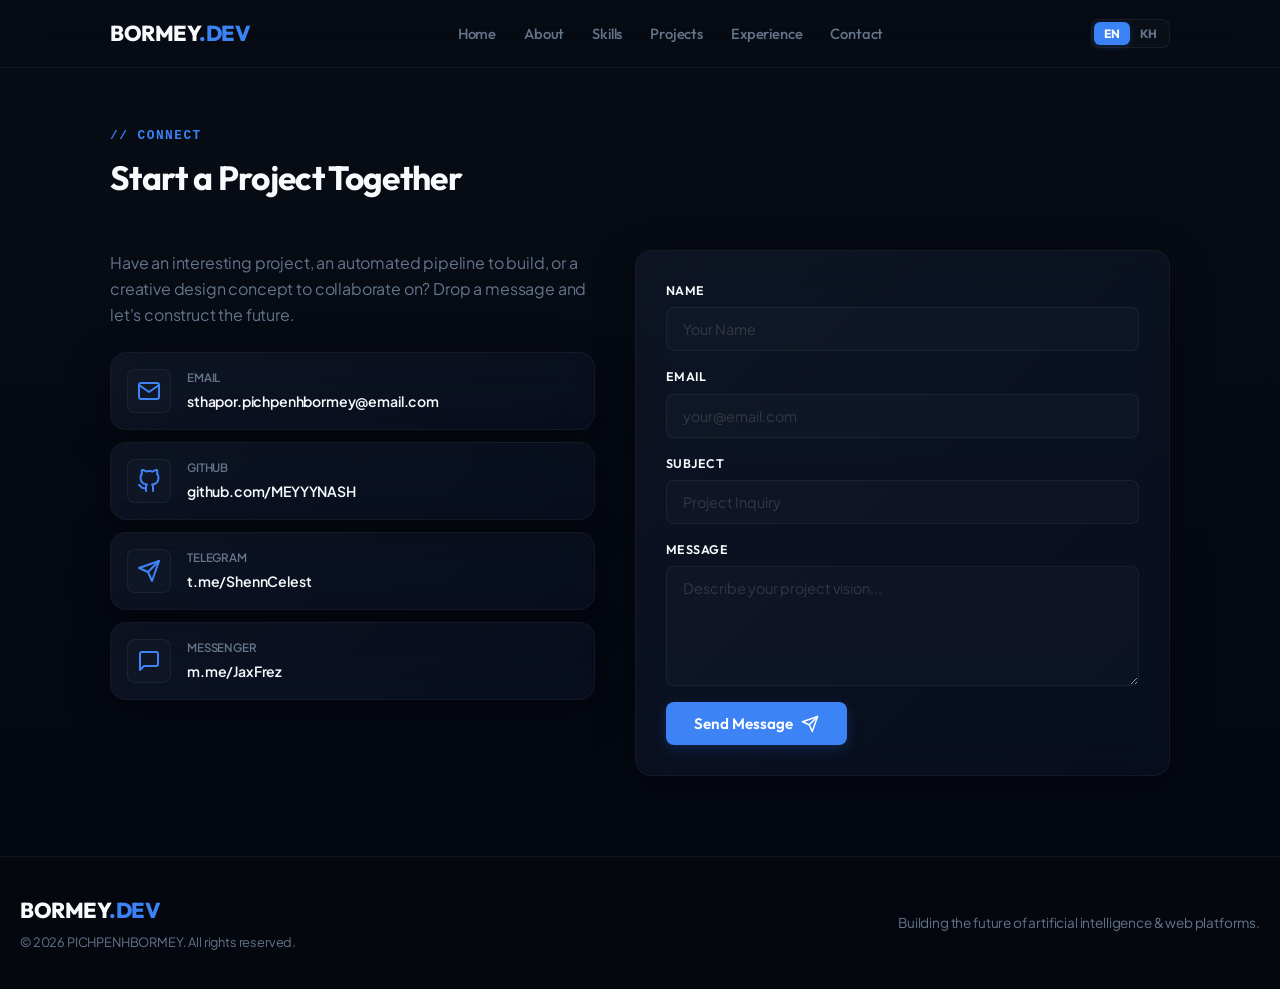
==== contact.html @ e3d911e5 "Initialize BORMEY Dev professional work portfolio" ====
<!DOCTYPE html>
<html lang="en">
<head>
    <meta charset="UTF-8">
    <meta name="viewport" content="width=device-width, initial-scale=1.0">
    <title>Contact - BORMEY | Start a Project</title>
    <meta name="description" content="Connect with BORMEY. Start a project, automate workflows, or design professional products.">
    <!-- Google Fonts -->
    <link rel="preconnect" href="https://fonts.googleapis.com">
    <link rel="preconnect" href="https://fonts.gstatic.com" crossorigin>
    <link href="https://fonts.googleapis.com/css2?family=Outfit:wght@300;400;500;600;700;800&family=Plus+Jakarta+Sans:wght@300;400;500;600;700;800&display=swap" rel="stylesheet">
    <!-- Custom CSS -->
    <link rel="stylesheet" href="style.css">
    <style>
        /* Specific contact page styling enhancements */
        .contact-page-section {
            min-height: calc(100vh - 120px);
            display: flex;
            align-items: center;
            padding-top: 120px;
        }
    </style>
</head>
<body>
    <!-- Floating Background Canvas for Gentle Depth Particles -->
    <canvas id="particle-canvas"></canvas>

    <!-- Header / Navigation -->
    <header class="header">
        <div class="nav-container">
            <a href="index.html" class="logo">
                BORMEY<span class="logo-accent">.DEV</span>
            </a>
            <nav class="nav-menu">
                <a href="index.html#home" class="nav-link" data-i18n="navHome">Home</a>
                <a href="index.html#about" class="nav-link" data-i18n="navAbout">About</a>
                <a href="index.html#skills" class="nav-link" data-i18n="navSkills">Skills</a>
                <a href="index.html#projects" class="nav-link" data-i18n="navProjects">Projects</a>
                <a href="index.html#experience" class="nav-link" data-i18n="navExperience">Experience</a>
                <a href="contact.html" class="nav-link active" data-i18n="navContact">Contact</a>
            </nav>
            <div class="header-actions">
                <div class="lang-toggle">
                    <button class="lang-btn active" id="lang-btn-en">EN</button>
                    <button class="lang-btn" id="lang-btn-kh">KH</button>
                </div>
            </div>
            <button class="mobile-toggle" aria-label="Toggle Navigation Menu">
                <svg width="24" height="24" viewBox="0 0 24 24" fill="none" stroke="currentColor" stroke-width="2" stroke-linecap="round" stroke-linejoin="round"><line x1="3" y1="12" x2="21" y2="12"></line><line x1="3" y1="6" x2="21" y2="6"></line><line x1="3" y1="18" x2="21" y2="18"></line></svg>
            </button>
        </div>
    </header>

    <!-- Contact Page Section -->
    <section class="section contact-page-section" id="contact">
        <div class="container">
            <div class="section-header">
                <span class="section-tag font-monospace" data-i18n="contactTag">// CONNECT</span>
                <h2 class="section-title" data-i18n="contactTitle">Start a Project Together</h2>
            </div>

            <div class="contact-grid">
                <!-- Info cards -->
                <div class="contact-info">
                    <div class="contact-text">
                        <p data-i18n="contactText">Have an interesting project, an automated pipeline to build, or a creative design concept to collaborate on? Drop a message and let's construct the future.</p>
                    </div>
                    
                    <div class="contact-channels">
                        <a href="mailto:sthapor.pichpenhbormey@email.com" class="contact-channel-card glass-card">
                            <span class="channel-icon text-blue">
                                <svg width="24" height="24" viewBox="0 0 24 24" fill="none" stroke="currentColor" stroke-width="2" stroke-linecap="round" stroke-linejoin="round"><path d="M4 4h16c1.1 0 2 .9 2 2v12c0 1.1-.9 2-2 2H4c-1.1 0-2-.9-2-2V6c0-1.1.9-2 2-2z"></path><polyline points="22,6 12,13 2,6"></polyline></svg>
                            </span>
                            <div class="channel-details">
                                <span class="channel-label">Email</span>
                                <span class="channel-val">sthapor.pichpenhbormey@email.com</span>
                            </div>
                        </a>

                        <a href="https://github.com/MEYYYNASH" target="_blank" rel="noopener" class="contact-channel-card glass-card">
                            <span class="channel-icon text-blue">
                                <svg width="24" height="24" viewBox="0 0 24 24" fill="none" stroke="currentColor" stroke-width="2" stroke-linecap="round" stroke-linejoin="round"><path d="M9 19c-5 1.5-5-2.5-7-3m14 6v-3.87a3.37 3.37 0 0 0-.94-2.61c3.14-.35 6.44-1.54 6.44-7A5.44 5.44 0 0 0 20 4.77 5.07 5.07 0 0 0 19.91 1S18.73.65 16 2.48a13.38 13.38 0 0 0-7 0C6.27.65 5.09 1 5.09 1A5.07 5.07 0 0 0 5 4.77a5.44 5.44 0 0 0-1.5 3.78c0 5.42 3.3 6.61 6.44 7A3.37 3.37 0 0 0 9 18.13V22"></path></svg>
                            </span>
                            <div class="channel-details">
                                <span class="channel-label">GitHub</span>
                                <span class="channel-val">github.com/MEYYYNASH</span>
                            </div>
                        </a>

                        <a href="https://t.me/ShennCelest" target="_blank" rel="noopener" class="contact-channel-card glass-card">
                            <span class="channel-icon text-blue">
                                <svg width="24" height="24" viewBox="0 0 24 24" fill="none" stroke="currentColor" stroke-width="2" stroke-linecap="round" stroke-linejoin="round"><path d="m22 2-7 20-4-9-9-4Z"/><path d="M22 2 11 13"/></svg>
                            </span>
                            <div class="channel-details">
                                <span class="channel-label">Telegram</span>
                                <span class="channel-val">t.me/ShennCelest</span>
                            </div>
                        </a>

                        <a href="https://m.me/JaxFrez" target="_blank" rel="noopener" class="contact-channel-card glass-card">
                            <span class="channel-icon text-blue">
                                <svg width="24" height="24" viewBox="0 0 24 24" fill="none" stroke="currentColor" stroke-width="2" stroke-linecap="round" stroke-linejoin="round"><path d="M21 15a2 2 0 0 1-2 2H7l-4 4V5a2 2 0 0 1 2-2h14a2 2 0 0 1 2 2z"></path></svg>
                            </span>
                            <div class="channel-details">
                                <span class="channel-label">Messenger</span>
                                <span class="channel-val">m.me/JaxFrez</span>
                            </div>
                        </a>
                    </div>
                </div>

                <!-- Form -->
                <div class="contact-form-container glass-card">
                    <form class="contact-form" id="contact-form">
                        <div class="form-group">
                            <label for="name" class="form-label" data-i18n="contactNameLabel">Name</label>
                            <input type="text" id="name" name="name" class="form-input" placeholder="Your Name" required>
                        </div>
                        
                        <div class="form-group">
                            <label for="email" class="form-label" data-i18n="contactEmailLabel">Email</label>
                            <input type="email" id="email" name="email" class="form-input" placeholder="your@email.com" required>
                        </div>

                        <div class="form-group">
                            <label for="subject" class="form-label" data-i18n="contactSubjectLabel">Subject</label>
                            <input type="text" id="subject" name="subject" class="form-input" placeholder="Project Inquiry" required>
                        </div>

                        <div class="form-group">
                            <label for="message" class="form-label" data-i18n="contactMessageLabel">Message</label>
                            <textarea id="message" name="message" class="form-input form-textarea" placeholder="Describe your project vision..." required></textarea>
                        </div>

                        <button type="submit" class="btn btn-primary btn-submit">
                            <span data-i18n="contactSubmit">Send Message</span>
                            <svg width="18" height="18" viewBox="0 0 24 24" fill="none" stroke="currentColor" stroke-width="2" stroke-linecap="round" stroke-linejoin="round"><line x1="22" y1="2" x2="11" y2="13"></line><polygon points="22 2 15 22 11 13 2 9 22 2"></polygon></svg>
                        </button>
                    </form>
                </div>
            </div>
        </div>
    </section>

    <!-- Footer -->
    <footer class="footer">
        <div class="container footer-container">
            <div class="footer-left">
                <a href="index.html" class="logo footer-logo">
                    BORMEY<span class="logo-accent">.DEV</span>
                </a>
                <p class="footer-copy">© 2026 PICHPENHBORMEY. All rights reserved.</p>
            </div>
            <div class="footer-right">
                <p class="footer-motto" data-i18n="footerMotto">Building the future of artificial intelligence & web platforms.</p>
            </div>
        </div>
    </footer>

    <!-- Bottom Navigation Bar for Mobile (Facebook Menu Style) -->
    <div class="mobile-bottom-nav">
        <a href="index.html#home" class="bottom-nav-item" data-section="home">
            <svg viewBox="0 0 24 24" fill="none" stroke="currentColor" stroke-width="2"><path d="M3 9l9-7 9 7v11a2 2 0 0 1-2 2H5a2 2 0 0 1-2-2z"></path><polyline points="9 22 9 12 15 12 15 22"></polyline></svg>
            <span data-i18n="navHome">Home</span>
        </a>
        <a href="index.html#about" class="bottom-nav-item" data-section="about">
            <svg viewBox="0 0 24 24" fill="none" stroke="currentColor" stroke-width="2"><path d="M20 21v-2a4 4 0 0 0-4-4H8a4 4 0 0 0-4 4v2"></path><circle cx="12" cy="7" r="4"></circle></svg>
            <span data-i18n="navAbout">About</span>
        </a>
        <a href="index.html#skills" class="bottom-nav-item" data-section="skills">
            <svg viewBox="0 0 24 24" fill="none" stroke="currentColor" stroke-width="2"><line x1="18" y1="20" x2="18" y2="10"></line><line x1="12" y1="20" x2="12" y2="4"></line><line x1="6" y1="20" x2="6" y2="14"></line></svg>
            <span data-i18n="navSkills">Skills</span>
        </a>
        <a href="index.html#projects" class="bottom-nav-item" data-section="projects">
            <svg viewBox="0 0 24 24" fill="none" stroke="currentColor" stroke-width="2"><rect x="3" y="3" width="7" height="9"></rect><rect x="14" y="3" width="7" height="5"></rect><rect x="14" y="12" width="7" height="9"></rect><rect x="3" y="16" width="7" height="5"></rect></svg>
            <span data-i18n="navProjects">Projects</span>
        </a>
        <a href="contact.html" class="bottom-nav-item active" data-section="contact">
            <svg viewBox="0 0 24 24" fill="none" stroke="currentColor" stroke-width="2"><path d="M4 4h16c1.1 0 2 .9 2 2v12c0 1.1-.9 2-2 2H4c-1.1 0-2-.9-2-2V6c0-1.1.9-2 2-2z"></path><polyline points="22,6 12,13 2,6"></polyline></svg>
            <span data-i18n="navContact">Contact</span>
        </a>
        <button class="bottom-nav-item" id="mobile-menu-trigger" aria-label="Open Menu Drawer">
            <svg viewBox="0 0 24 24" fill="none" stroke="currentColor" stroke-width="2"><line x1="3" y1="12" x2="21" y2="12"></line><line x1="3" y1="6" x2="21" y2="6"></line><line x1="3" y1="18" x2="21" y2="18"></line></svg>
            <span>Menu</span>
        </button>
    </div>

    <!-- Full-Screen slide-out Menu Drawer (Facebook Menu page style) -->
    <div class="menu-drawer" id="menu-drawer">
        <div class="drawer-overlay" id="drawer-overlay"></div>
        <div class="drawer-content glass-card">
            <div class="drawer-header">
                <h3>Menu Hub</h3>
                <button class="drawer-close-btn" id="drawer-close" aria-label="Close Menu Drawer">&times;</button>
            </div>
            <div class="drawer-profile">
                <div class="profile-avatar">B</div>
                <div class="profile-info">
                    <h4>PICHPENHBORMEY</h4>
                    <p>AI Prompt Engineer & CS Student</p>
                </div>
            </div>
            <div class="drawer-grid">
                <a href="index.html#about" class="drawer-grid-item">
                    <div class="grid-item-icon"><svg viewBox="0 0 24 24" fill="none" stroke="currentColor" stroke-width="2"><path d="M20 21v-2a4 4 0 0 0-4-4H8a4 4 0 0 0-4 4v2"></path><circle cx="12" cy="7" r="4"></circle></svg></div>
                    <span data-i18n="drawerBio">Bio Details</span>
                </a>
                <a href="index.html#skills" class="drawer-grid-item">
                    <div class="grid-item-icon"><svg viewBox="0 0 24 24" fill="none" stroke="currentColor" stroke-width="2"><line x1="18" y1="20" x2="18" y2="10"></line><line x1="12" y1="20" x2="12" y2="4"></line><line x1="6" y1="20" x2="6" y2="14"></line></svg></div>
                    <span data-i18n="drawerSkills">Expertise</span>
                </a>
                <a href="index.html#projects" class="drawer-grid-item">
                    <div class="grid-item-icon"><svg viewBox="0 0 24 24" fill="none" stroke="currentColor" stroke-width="2"><rect x="3" y="3" width="7" height="9"></rect><rect x="14" y="3" width="7" height="5"></rect><rect x="14" y="12" width="7" height="9"></rect><rect x="3" y="16" width="7" height="5"></rect></svg></div>
                    <span data-i18n="drawerProjects">My Works</span>
                </a>
                <a href="index.html#experience" class="drawer-grid-item">
                    <div class="grid-item-icon"><svg viewBox="0 0 24 24" fill="none" stroke="currentColor" stroke-width="2"><rect x="2" y="7" width="20" height="14" rx="2" ry="2"></rect><path d="M16 21V5a2 2 0 0 0-2-2h-4a2 2 0 0 0-2 2v16"></path></svg></div>
                    <span data-i18n="drawerExperience">Journey</span>
                </a>
                <a href="contact.html" class="drawer-grid-item active">
                    <div class="grid-item-icon"><svg viewBox="0 0 24 24" fill="none" stroke="currentColor" stroke-width="2"><path d="M21 15a2 2 0 0 1-2 2H7l-4 4V5a2 2 0 0 1 2-2h14a2 2 0 0 1 2 2z"></path></svg></div>
                    <span data-i18n="drawerContact">Contact Info</span>
                </a>
                <a href="mailto:sthapor.pichpenhbormey@email.com" class="drawer-grid-item">
                    <div class="grid-item-icon"><svg viewBox="0 0 24 24" fill="none" stroke="currentColor" stroke-width="2"><path d="M4 4h16c1.1 0 2 .9 2 2v12c0 1.1-.9 2-2 2H4c-1.1 0-2-.9-2-2V6c0-1.1.9-2 2-2z"></path><polyline points="22,6 12,13 2,6"></polyline></svg></div>
                    <span data-i18n="drawerMail">Direct Mail</span>
                </a>
            </div>
            <div class="drawer-footer">
                <p>BORMEY.DEV // Professional Node</p>
            </div>
        </div>
    </div>

    <!-- Custom Script -->
    <script src="script.js"></script>
</body>
</html>
---- style.css ----
/* ==========================================================================
   BORMEY.DEV - PREMIUM PROFESSIONAL WORK PORTFOLIO DESIGN SYSTEM
   ========================================================================== */

/* --------------------------------------------------------------------------
   1. COLOR SCHEME & PROPERTIES DEFINITION (Slate & Cobalt Theme)
   -------------------------------------------------------------------------- */
:root {
    /* Backgrounds */
    --color-bg-dark: #080c14;
    --color-bg-panel: rgba(15, 23, 42, 0.45);
    --color-text-main: #94a3b8; /* Cool soft gray */
    --color-text-muted: #64748b; /* Slate gray */
    --color-text-bright: #f8fafc; /* Crisp white */
    
    /* Executive Accent Colors */
    --color-blue: #3b82f6;      /* Cobalt Blue */
    --color-blue-light: #60a5fa;/* Steel Blue */
    --color-blue-dark: #1d4ed8; /* Dark Royal */
    
    /* Gradients */
    --grad-primary: linear-gradient(135deg, #3b82f6 0%, #1d4ed8 100%);
    --grad-blue-steel: linear-gradient(135deg, #60a5fa 0%, #3b82f6 100%);
    --grad-dark: linear-gradient(180deg, #080c14 0%, #030712 100%);
    
    /* Shadows & Glows */
    --glow-blue: 0 0 20px rgba(59, 130, 246, 0.25);
    --glow-panel: 0 10px 40px 0 rgba(0, 0, 0, 0.4);
    
    /* Borders */
    --border-glass: 1px solid rgba(255, 255, 255, 0.05);
    --border-glass-hover: 1px solid rgba(59, 130, 246, 0.25);
    
    /* Typography */
    --font-heading: 'Outfit', sans-serif;
    --font-body: 'Plus Jakarta Sans', sans-serif;
    
    /* Transitions */
    --transition-fast: 0.2s ease;
    --transition-normal: 0.35s cubic-bezier(0.16, 1, 0.3, 1);
    --transition-slow: 0.75s cubic-bezier(0.16, 1, 0.3, 1);
}

/* --------------------------------------------------------------------------
   2. GLOBAL STYLE RESET & DEFAULTS
   -------------------------------------------------------------------------- */
*, *::before, *::after {
    margin: 0;
    padding: 0;
    box-sizing: border-box;
}

html {
    scroll-behavior: smooth;
    font-size: 16px;
    background-color: var(--color-bg-dark);
}

body {
    font-family: var(--font-body);
    color: var(--color-text-main);
    background: var(--grad-dark);
    overflow-x: hidden;
    line-height: 1.62;
    letter-spacing: -0.01em;
}

/* Custom Scrollbar */
::-webkit-scrollbar {
    width: 6px;
}
::-webkit-scrollbar-track {
    background: var(--color-bg-dark);
}
::-webkit-scrollbar-thumb {
    background: rgba(59, 130, 246, 0.15);
    border-radius: 4px;
}
::-webkit-scrollbar-thumb:hover {
    background: var(--color-blue);
}

h1, h2, h3, h4, h5, h6 {
    font-family: var(--font-heading);
    color: var(--color-text-bright);
    font-weight: 700;
    letter-spacing: -0.02em;
}

a {
    color: inherit;
    text-decoration: none;
    transition: var(--transition-fast);
}

.font-monospace {
    font-family: 'SFMono-Regular', Consolas, 'Liberation Mono', Menlo, monospace;
}

.gradient-text {
    background: var(--grad-primary);
    -webkit-background-clip: text;
    -webkit-text-fill-color: transparent;
    background-clip: text;
    color: transparent;
    display: inline-block;
}

.text-blue { color: var(--color-blue); }

/* --------------------------------------------------------------------------
   3. BACKGROUND AMBIENCE GRAPHICS
   -------------------------------------------------------------------------- */
#particle-canvas {
    position: fixed;
    top: 0;
    left: 0;
    width: 100%;
    height: 100%;
    z-index: -1;
    pointer-events: none;
}

body::after {
    content: '';
    position: fixed;
    inset: 0;
    background: radial-gradient(circle at 15% 15%, rgba(59, 130, 246, 0.04) 0%, transparent 45%),
                radial-gradient(circle at 85% 85%, rgba(29, 78, 216, 0.04) 0%, transparent 45%);
    z-index: -2;
    pointer-events: none;
}

/* --------------------------------------------------------------------------
   4. GLASSMORPHISM CORE
   -------------------------------------------------------------------------- */
.glass-card {
    background: var(--color-bg-panel);
    backdrop-filter: blur(20px) saturate(120%);
    -webkit-backdrop-filter: blur(20px) saturate(120%);
    border: var(--border-glass);
    box-shadow: var(--glow-panel);
    border-radius: 16px;
    transition: var(--transition-normal);
    position: relative;
    overflow: hidden;
}

.glass-card::before {
    content: '';
    position: absolute;
    inset: 0;
    background: linear-gradient(135deg, rgba(255, 255, 255, 0.02) 0%, transparent 100%);
    pointer-events: none;
    z-index: 1;
}

.glass-card:hover {
    border: var(--border-glass-hover);
    transform: translateY(-4px);
    box-shadow: 0 15px 45px 0 rgba(59, 130, 246, 0.06), var(--glow-panel);
}

/* --------------------------------------------------------------------------
   5. BUTTONS & PROFESSIONAL BADGES
   -------------------------------------------------------------------------- */
.btn {
    display: inline-flex;
    align-items: center;
    justify-content: center;
    gap: 8px;
    padding: 12px 24px;
    border-radius: 8px;
    font-family: var(--font-heading);
    font-weight: 600;
    cursor: pointer;
    transition: var(--transition-normal);
    font-size: 0.95rem;
    position: relative;
}

.btn-primary {
    background: var(--color-blue);
    color: #ffffff;
    border: none;
    box-shadow: 0 4px 14px rgba(59, 130, 246, 0.2);
}

.btn-primary:hover {
    background: var(--color-blue-light);
    transform: translateY(-1.5px);
    box-shadow: var(--glow-blue);
}

.btn-secondary {
    background: rgba(255, 255, 255, 0.03);
    color: var(--color-text-bright);
    border: var(--border-glass);
}

.btn-secondary:hover {
    background: rgba(255, 255, 255, 0.07);
    border-color: rgba(255, 255, 255, 0.15);
    transform: translateY(-1.5px);
}

.badge {
    display: inline-flex;
    align-items: center;
    gap: 8px;
    padding: 6px 14px;
    border-radius: 100px;
    font-size: 0.82rem;
    font-family: var(--font-heading);
    font-weight: 500;
}

.professional-badge {
    background: rgba(59, 130, 246, 0.06);
    border: 1px solid rgba(59, 130, 246, 0.15);
    color: var(--color-blue-light);
}

.badge-dot {
    width: 6px;
    height: 6px;
    border-radius: 50%;
    background: var(--color-blue);
    box-shadow: 0 0 8px var(--color-blue);
    animation: pulse 2s infinite alternate;
}

@keyframes pulse {
    0% { opacity: 0.5; }
    100% { opacity: 1; }
}

/* --------------------------------------------------------------------------
   6. HEADER NAVBAR
   -------------------------------------------------------------------------- */
.header {
    position: fixed;
    top: 0;
    left: 0;
    width: 100%;
    z-index: 100;
    background: rgba(8, 12, 20, 0.6);
    backdrop-filter: blur(20px);
    -webkit-backdrop-filter: blur(20px);
    border-bottom: var(--border-glass);
    transition: var(--transition-normal);
}

.header.scrolled {
    padding: 6px 0;
    background: rgba(8, 12, 20, 0.85);
    border-bottom-color: rgba(255, 255, 255, 0.08);
}

.nav-container {
    max-width: 1100px;
    margin: 0 auto;
    padding: 16px 20px;
    display: flex;
    justify-content: space-between;
    align-items: center;
}

.logo {
    font-family: var(--font-heading);
    font-size: 1.35rem;
    font-weight: 800;
    color: var(--color-text-bright);
    letter-spacing: -0.5px;
}

.logo-accent {
    color: var(--color-blue);
}

.nav-menu {
    display: flex;
    gap: 28px;
}

.nav-link {
    font-family: var(--font-heading);
    font-weight: 500;
    font-size: 0.92rem;
    position: relative;
    padding: 4px 0;
    color: var(--color-text-muted);
}

.nav-link::after {
    content: '';
    position: absolute;
    bottom: 0;
    left: 50%;
    width: 0;
    height: 1.5px;
    background: var(--color-blue);
    transition: var(--transition-fast);
    transform: translateX(-50%);
}

.nav-link:hover {
    color: var(--color-text-bright);
}

.nav-link:hover::after,
.nav-link.active::after {
    width: 100%;
}

.nav-link.active {
    color: var(--color-blue-light);
}

.mobile-toggle {
    display: none;
    background: transparent;
    border: none;
    color: var(--color-text-bright);
    cursor: pointer;
}

.header-actions {
    display: flex;
    align-items: center;
    gap: 16px;
}

.lang-toggle {
    display: flex;
    background: rgba(255, 255, 255, 0.02);
    border: var(--border-glass);
    border-radius: 8px;
    padding: 2px;
}

.lang-btn {
    background: transparent;
    border: none;
    color: var(--color-text-muted);
    font-family: var(--font-heading);
    font-weight: 700;
    font-size: 0.75rem;
    padding: 4px 10px;
    border-radius: 6px;
    cursor: pointer;
    transition: var(--transition-fast);
}

.lang-btn.active {
    background: var(--color-blue);
    color: #ffffff;
    box-shadow: 0 2px 8px rgba(59, 130, 246, 0.2);
}

.lang-btn:hover:not(.active) {
    color: var(--color-text-bright);
    background: rgba(255, 255, 255, 0.04);
}

/* --------------------------------------------------------------------------
   7. HERO LANDING & WORKSPACE MOCKUP
   -------------------------------------------------------------------------- */
.hero-section {
    min-height: 100vh;
    padding-top: 120px;
    display: flex;
    align-items: center;
    position: relative;
}

.hero-container {
    max-width: 1100px;
    margin: 0 auto;
    padding: 40px 20px;
    display: grid;
    grid-template-columns: 1.15fr 0.85fr;
    grid-template-rows: auto auto;
    gap: 20px 50px;
    align-items: center;
}

.hero-content {
    display: flex;
    flex-direction: column;
    align-items: flex-start;
    gap: 20px;
    grid-column: 1;
    grid-row: 1;
}

.hero-title {
    font-size: 3.2rem;
    line-height: 1.15;
    letter-spacing: -0.03em;
    font-weight: 800;
}

.hero-subtitle {
    font-size: 1.05rem;
    color: var(--color-text-main);
    line-height: 1.6;
}

.hero-ctas {
    display: flex;
    gap: 12px;
    margin-top: 8px;
    grid-column: 1;
    grid-row: 2;
}

.hero-visual {
    display: flex;
    justify-content: center;
    align-items: center;
    grid-column: 2;
    grid-row: 1 / span 2;
}

/* Premium Dashboard Mockup styling */
.dashboard-mockup {
    width: 100%;
    max-width: 520px;
    border-radius: 12px;
    background: rgba(10, 15, 28, 0.7);
    border: var(--border-glass);
    overflow: hidden;
    box-shadow: 0 20px 50px rgba(0, 0, 0, 0.5);
    font-family: 'Fira Code', Consolas, Monaco, 'Courier New', Courier, monospace;
}

.mockup-header {
    background: rgba(15, 23, 42, 0.8);
    padding: 10px 16px;
    display: flex;
    align-items: center;
    border-bottom: var(--border-glass);
}

.mockup-dots {
    display: flex;
    gap: 6px;
}

.mockup-dot {
    width: 8px;
    height: 8px;
    border-radius: 50%;
}

.dot-close { background: #ef4444; }
.dot-minimize { background: #f59e0b; }
.dot-expand { background: #10b981; }

.mockup-title {
    margin-left: 20px;
    font-size: 0.75rem;
    color: var(--color-text-muted);
}

.mockup-body {
    display: grid;
    grid-template-columns: 125px 1fr;
    height: 240px;
    font-size: 0.78rem;
    line-height: 1.5;
}

.mockup-sidebar {
    background: rgba(8, 12, 22, 0.5);
    border-right: var(--border-glass);
    padding: 14px 10px;
    display: flex;
    flex-direction: column;
    gap: 8px;
    color: var(--color-text-muted);
}

.sidebar-item {
    font-weight: bold;
    color: var(--color-text-main);
    overflow: hidden;
    text-overflow: ellipsis;
    white-space: nowrap;
    transition: var(--transition-fast);
}

.sidebar-item:hover,
.sidebar-item.active {
    color: var(--color-blue-light);
    cursor: pointer;
}

.sidebar-subitem {
    padding-left: 10px;
    overflow: hidden;
    text-overflow: ellipsis;
    white-space: nowrap;
    transition: var(--transition-fast);
}

.sidebar-subitem:hover {
    color: var(--color-text-bright);
    background: rgba(255, 255, 255, 0.04);
    border-radius: 4px;
    cursor: pointer;
}

.sidebar-subitem.active {
    color: #fff;
    background: rgba(59, 130, 246, 0.12);
    border-radius: 4px;
    padding-right: 4px;
}

.mockup-code {
    padding: 14px 16px;
    overflow-y: auto;
    overflow-x: auto;
    color: var(--color-text-bright);
}

.code-line {
    white-space: nowrap;
}

.code-comment { color: #64748b; }
.code-keyword { color: #f43f5e; }
.code-class { color: #10b981; }
.code-func { color: #60a5fa; }
.code-string { color: #e11d48; }

/* --------------------------------------------------------------------------
   8. COMMON SECTION STRUCTURE & ANIMATIONS
   -------------------------------------------------------------------------- */
.section {
    padding: 80px 20px;
    max-width: 1100px;
    margin: 0 auto;
}

.section-header {
    margin-bottom: 45px;
}

.section-tag {
    font-size: 0.8rem;
    letter-spacing: 1.5px;
    color: var(--color-blue);
    font-weight: 700;
}

.section-title {
    font-size: 2.1rem;
    margin-top: 4px;
}

.reveal-item {
    opacity: 0;
    transform: translateY(20px);
    transition: var(--transition-slow);
}

.reveal-item.revealed {
    opacity: 1;
    transform: translateY(0);
}

/* --------------------------------------------------------------------------
   9. ABOUT SECTION DETAILS
   -------------------------------------------------------------------------- */
.about-grid {
    display: grid;
    grid-template-columns: 1.2fr 0.8fr;
    gap: 30px;
}

.about-text-card {
    padding: 30px;
}

.lead-text {
    font-size: 1.12rem;
    color: var(--color-text-bright);
    margin-bottom: 12px;
}

.about-text-card p {
    margin-bottom: 16px;
}

.about-text-card p:last-child {
    margin-bottom: 0;
}

.about-stats {
    display: grid;
    grid-template-columns: repeat(2, 1fr);
    gap: 16px;
}

.stat-card {
    padding: 24px 16px;
    text-align: center;
}

.stat-num {
    font-size: 2.1rem;
    font-weight: 800;
    margin-bottom: 4px;
}

.stat-label {
    font-size: 0.78rem;
    color: var(--color-text-muted);
    font-weight: 600;
    text-transform: uppercase;
    letter-spacing: 0.5px;
}

/* --------------------------------------------------------------------------
   10. SKILLS GRID
   -------------------------------------------------------------------------- */
.skills-grid {
    display: grid;
    grid-template-columns: repeat(auto-fit, minmax(240px, 1fr));
    gap: 24px;
}

.skills-card {
    padding: 30px 24px;
}

.skills-group-title {
    font-size: 1.15rem;
    margin-bottom: 24px;
    display: flex;
    align-items: center;
    gap: 10px;
    border-bottom: 1px solid rgba(255, 255, 255, 0.05);
    padding-bottom: 12px;
}

.skills-list {
    display: flex;
    flex-direction: column;
    gap: 18px;
}

.skill-item {
    display: flex;
    flex-direction: column;
    gap: 6px;
}

.skill-info {
    display: flex;
    justify-content: space-between;
    font-size: 0.85rem;
    font-weight: 500;
}

.skill-percentage {
    color: var(--color-blue-light);
}

.progress-bar-container {
    width: 100%;
    height: 4px;
    background: rgba(255, 255, 255, 0.03);
    border-radius: 100px;
    overflow: hidden;
}

.progress-bar {
    height: 100%;
    width: 0;
    background: var(--color-blue);
    border-radius: 100px;
    transition: width 1.2s cubic-bezier(0.16, 1, 0.3, 1);
}

.skills-section.active .progress-bar {
    width: var(--width);
}

.soft-skills-container {
    display: flex;
    flex-wrap: wrap;
    gap: 10px;
    justify-content: center;
    margin-top: 40px;
}

.soft-skill-tag {
    background: rgba(255, 255, 255, 0.02);
    border: var(--border-glass);
    padding: 8px 16px;
    border-radius: 6px;
    font-size: 0.85rem;
    font-weight: 500;
}

.soft-skill-tag:hover {
    background: rgba(59, 130, 246, 0.08);
    border-color: rgba(59, 130, 246, 0.2);
    color: var(--color-text-bright);
}

/* --------------------------------------------------------------------------
   11. PROJECTS SHOWCASE
   -------------------------------------------------------------------------- */
.filter-controls {
    display: flex;
    gap: 10px;
    margin-bottom: 30px;
    flex-wrap: wrap;
}

.filter-btn {
    background: rgba(255, 255, 255, 0.02);
    border: var(--border-glass);
    color: var(--color-text-muted);
    padding: 8px 20px;
    border-radius: 6px;
    font-family: var(--font-heading);
    font-weight: 600;
    cursor: pointer;
    font-size: 0.88rem;
    transition: var(--transition-fast);
}

.filter-btn:hover {
    color: var(--color-text-bright);
    background: rgba(255, 255, 255, 0.06);
}

.filter-btn.active {
    background: var(--color-blue);
    color: #ffffff;
    border-color: var(--color-blue);
}

.projects-grid {
    display: grid;
    grid-template-columns: repeat(3, 1fr);
    gap: 24px;
}

.project-card {
    height: 100%;
    display: flex;
    flex-direction: column;
}

.project-card.hidden {
    display: none;
}

.project-visual {
    height: 150px;
    position: relative;
    overflow: hidden;
    display: flex;
    justify-content: center;
    align-items: center;
}

.project-visual::after {
    content: '';
    position: absolute;
    inset: 0;
    background: linear-gradient(180deg, transparent 50%, rgba(8, 12, 20, 0.5) 100%);
    z-index: 2;
}

.bg-grad-1 { background: linear-gradient(135deg, #1e293b 0%, #0f172a 100%); }
.bg-grad-2 { background: linear-gradient(135deg, #1e293b 0%, #334155 100%); }
.bg-grad-3 { background: linear-gradient(135deg, #1f2937 0%, #111827 100%); }
.bg-grad-4 { background: linear-gradient(135deg, #111827 0%, #374151 100%); }
.bg-grad-5 { background: linear-gradient(135deg, #111827 0%, #4b5563 100%); }
.bg-grad-6 { background: linear-gradient(135deg, #0f172a 0%, #1e293b 100%); }
.bg-grad-7 { background: linear-gradient(135deg, #1e293b 0%, #475569 100%); }
.bg-grad-8 { background: linear-gradient(135deg, #0f172a 0%, #334155 100%); }

.visual-overlay {
    position: absolute;
    inset: 0;
    background: rgba(8, 12, 20, 0.4);
    z-index: 1;
}

.project-icon-wrapper {
    position: relative;
    z-index: 3;
    width: 44px;
    height: 44px;
    border-radius: 8px;
    background: rgba(255, 255, 255, 0.05);
    border: var(--border-glass);
    color: var(--color-blue-light);
    display: flex;
    justify-content: center;
    align-items: center;
    transition: var(--transition-normal);
}

.project-card:hover .project-icon-wrapper {
    color: #fff;
    background: var(--color-blue);
}

.project-info {
    padding: 20px;
    flex-grow: 1;
    display: flex;
    flex-direction: column;
    gap: 8px;
}

.project-meta {
    font-size: 0.75rem;
    font-weight: 700;
    text-transform: uppercase;
    letter-spacing: 0.5px;
    color: var(--color-blue-light);
}

.project-title {
    font-size: 1.15rem;
    font-weight: 700;
}

.project-card:hover .project-title {
    color: var(--color-blue);
}

.project-desc {
    font-size: 0.85rem;
    color: var(--color-text-muted);
    line-height: 1.5;
}

.project-tech {
    display: flex;
    flex-wrap: wrap;
    gap: 6px;
    margin-top: auto;
    padding-top: 10px;
}

.project-tech span {
    font-size: 0.72rem;
    font-family: var(--font-heading);
    font-weight: 600;
    background: rgba(255, 255, 255, 0.02);
    border: var(--border-glass);
    padding: 2px 8px;
    border-radius: 4px;
    color: var(--color-text-muted);
}

.project-card-btn {
    display: inline-flex;
    align-items: center;
    justify-content: center;
    gap: 8px;
    width: 100%;
    margin-top: 14px;
    padding: 8px 12px;
    background: rgba(255, 255, 255, 0.02);
    border: 1px solid rgba(255, 255, 255, 0.06);
    border-radius: 6px;
    color: var(--color-text-muted);
    font-family: var(--font-heading);
    font-size: 0.72rem;
    font-weight: 600;
    cursor: not-allowed;
    transition: var(--transition-fast);
}

.project-card-btn svg {
    opacity: 0.6;
}

.project-card-btn:hover {
    background: rgba(239, 68, 68, 0.04);
    border-color: rgba(239, 68, 68, 0.15);
    color: #ef4444;
}

/* --------------------------------------------------------------------------
   12. EXPERIENCE SECTION (Professional Timeline)
   -------------------------------------------------------------------------- */
.timeline {
    position: relative;
    max-width: 750px;
    margin: 0 auto;
    padding: 30px 0;
}

.timeline-line {
    position: absolute;
    left: 20px;
    top: 0;
    height: 100%;
    width: 1px;
    background: rgba(255, 255, 255, 0.08);
}

.timeline-item {
    position: relative;
    width: 100%;
    margin-bottom: 30px;
    padding-left: 50px;
    z-index: 1;
}

.timeline-dot {
    position: absolute;
    top: 24px;
    left: 17px;
    width: 8px;
    height: 8px;
    border-radius: 50%;
    background: var(--color-bg-dark);
    border: 2px solid var(--color-blue);
    z-index: 2;
    transition: var(--transition-normal);
}

.timeline-card {
    padding: 24px;
}

.timeline-date {
    display: inline-block;
    font-size: 0.75rem;
    font-family: var(--font-heading);
    font-weight: 700;
    color: var(--color-blue-light);
    margin-bottom: 6px;
    letter-spacing: 0.5px;
}

.timeline-role {
    font-size: 1.15rem;
    margin-bottom: 8px;
}

.timeline-desc {
    font-size: 0.88rem;
    color: var(--color-text-muted);
}

.timeline-item:hover .timeline-dot {
    background: var(--color-blue);
    transform: scale(1.45);
    box-shadow: var(--glow-blue);
}

.timeline-item:hover .timeline-card {
    transform: translateX(4px);
}

/* --------------------------------------------------------------------------
   13. CONTACT CHANNELS & FORM FIELDS
   -------------------------------------------------------------------------- */
.contact-grid {
    display: grid;
    grid-template-columns: 0.95fr 1.05fr;
    gap: 40px;
    align-items: start;
}

.contact-text {
    font-size: 1rem;
    color: var(--color-text-muted);
    margin-bottom: 24px;
}

.contact-channels {
    display: flex;
    flex-direction: column;
    gap: 12px;
}

.contact-channel-card {
    display: flex;
    align-items: center;
    gap: 16px;
    padding: 16px;
}

.channel-icon {
    width: 44px;
    height: 44px;
    border-radius: 8px;
    background: rgba(255, 255, 255, 0.02);
    border: var(--border-glass);
    display: flex;
    justify-content: center;
    align-items: center;
}

.contact-channel-card:hover .channel-icon {
    background: rgba(59, 130, 246, 0.08);
    border-color: rgba(59, 130, 246, 0.2);
}

.channel-details {
    display: flex;
    flex-direction: column;
    gap: 2px;
}

.channel-label {
    font-size: 0.72rem;
    font-weight: 600;
    color: var(--color-text-muted);
    text-transform: uppercase;
}

.channel-val {
    font-size: 0.88rem;
    font-weight: 600;
    color: var(--color-text-bright);
}

.contact-form-container {
    padding: 30px;
}

.contact-form {
    display: flex;
    flex-direction: column;
    gap: 16px;
}

.form-group {
    display: flex;
    flex-direction: column;
    gap: 6px;
}

.form-label {
    font-family: var(--font-heading);
    font-size: 0.78rem;
    font-weight: 600;
    color: var(--color-text-bright);
    letter-spacing: 0.5px;
    text-transform: uppercase;
}

.form-input {
    background: rgba(255, 255, 255, 0.02);
    border: var(--border-glass);
    border-radius: 8px;
    padding: 12px 16px;
    color: #fff;
    font-family: var(--font-body);
    font-size: 0.9rem;
    outline: none;
    transition: var(--transition-normal);
}

.form-input::placeholder {
    color: rgba(255, 255, 255, 0.15);
}

.form-input:focus {
    border-color: var(--color-blue);
    background: rgba(59, 130, 246, 0.02);
}

.form-textarea {
    min-height: 120px;
    resize: vertical;
}

.btn-submit {
    align-self: flex-start;
    padding: 12px 28px;
}

/* Footer Section */
.footer {
    border-top: var(--border-glass);
    background: #05070e;
    padding: 36px 20px;
}

.container.footer-container {
    display: flex;
    justify-content: space-between;
    align-items: center;
    flex-wrap: wrap;
    gap: 16px;
}

.footer-logo {
    display: inline-block;
    margin-bottom: 4px;
}

.footer-copy {
    font-size: 0.8rem;
    color: var(--color-text-muted);
}

.footer-motto {
    font-size: 0.85rem;
    color: var(--color-text-muted);
}

/* --------------------------------------------------------------------------
   14. RESPONSIVE MEDIA BREAKPOINTS
   -------------------------------------------------------------------------- */
@media (max-width: 1024px) {
    .hero-container {
        grid-template-columns: 1fr;
        text-align: center;
        gap: 30px;
    }
    
    .hero-content {
        align-items: center;
    }
    
    .hero-title {
        font-size: 2.8rem;
    }
    
    .about-grid {
        grid-template-columns: 1fr;
    }
    
    .skills-grid {
        grid-template-columns: repeat(2, 1fr);
    }
    
    .projects-grid {
        grid-template-columns: repeat(2, 1fr);
    }
    
    .contact-grid {
        grid-template-columns: 1fr;
        gap: 30px;
    }
}

/* Bottom Navigation Bar for Mobile (Facebook Style) */
.mobile-bottom-nav {
    display: none;
    position: fixed;
    bottom: 0;
    left: 0;
    width: 100%;
    height: 60px;
    background: rgba(8, 12, 20, 0.95);
    backdrop-filter: blur(20px);
    -webkit-backdrop-filter: blur(20px);
    border-top: var(--border-glass);
    z-index: 999;
    justify-content: space-around;
    align-items: center;
    padding: 4px 10px;
}

.bottom-nav-item {
    display: flex;
    flex-direction: column;
    align-items: center;
    justify-content: center;
    color: var(--color-text-muted);
    font-family: var(--font-heading);
    font-size: 0.65rem;
    font-weight: 600;
    gap: 2px;
    background: transparent;
    border: none;
    cursor: pointer;
    transition: var(--transition-fast);
    width: 60px;
    height: 100%;
    padding: 0;
    position: relative;
    z-index: 1;
}

.bottom-nav-item::before {
    content: '';
    position: absolute;
    top: 50%;
    left: 50%;
    transform: translate(-50%, -50%) scale(0);
    width: 44px;
    height: 44px;
    border-radius: 10px;
    background: rgba(59, 130, 246, 0.08);
    z-index: -1;
    transition: var(--transition-fast);
}

.bottom-nav-item:hover::before,
.bottom-nav-item.active::before {
    transform: translate(-50%, -50%) scale(1);
}

.bottom-nav-item svg {
    width: 20px;
    height: 20px;
}

.bottom-nav-item:hover, .bottom-nav-item.active {
    color: var(--color-blue-light);
}

/* Slide-out Menu Drawer (Facebook Menu Style) */
.menu-drawer {
    position: fixed;
    top: 0;
    left: 0;
    width: 100%;
    height: 100%;
    z-index: 1000;
    display: none;
    justify-content: flex-end;
}

.menu-drawer.open {
    display: flex;
}

.drawer-overlay {
    position: absolute;
    inset: 0;
    background: rgba(0, 0, 0, 0.6);
    backdrop-filter: blur(4px);
    -webkit-backdrop-filter: blur(4px);
}

.drawer-content {
    position: relative;
    z-index: 2;
    width: 85%;
    max-width: 300px;
    height: 100%;
    background: rgba(10, 15, 28, 0.98);
    backdrop-filter: blur(25px);
    -webkit-backdrop-filter: blur(25px);
    border-left: var(--border-glass);
    border-radius: 0 !important; /* Flat edge */
    padding: 24px;
    display: flex;
    flex-direction: column;
    gap: 20px;
    transform: translateX(100%);
    transition: transform 0.35s cubic-bezier(0.16, 1, 0.3, 1);
}

.menu-drawer.open .drawer-content {
    transform: translateX(0);
}

.drawer-header {
    display: flex;
    justify-content: space-between;
    align-items: center;
}

.drawer-header h3 {
    font-size: 1.1rem;
    font-weight: 700;
    color: #fff;
}

.drawer-close-btn {
    background: transparent;
    border: none;
    color: var(--color-text-bright);
    font-size: 1.6rem;
    cursor: pointer;
    line-height: 1;
}

.drawer-profile {
    display: flex;
    align-items: center;
    gap: 12px;
    padding: 10px;
    background: rgba(255, 255, 255, 0.02);
    border: var(--border-glass);
    border-radius: 8px;
}

.profile-avatar {
    width: 36px;
    height: 36px;
    border-radius: 50%;
    background: var(--color-blue);
    color: #fff;
    display: flex;
    align-items: center;
    justify-content: center;
    font-family: var(--font-heading);
    font-weight: 800;
    font-size: 1rem;
}

.profile-info h4 {
    font-size: 0.8rem;
    font-weight: 700;
    color: var(--color-text-bright);
}

.profile-info p {
    font-size: 0.68rem;
    color: var(--color-text-muted);
}

.drawer-grid {
    display: grid;
    grid-template-columns: 1fr 1fr;
    gap: 10px;
}

.drawer-grid-item {
    display: flex;
    flex-direction: column;
    align-items: center;
    justify-content: center;
    gap: 6px;
    padding: 12px;
    background: rgba(255, 255, 255, 0.02);
    border: var(--border-glass);
    border-radius: 8px;
    text-align: center;
    font-family: var(--font-heading);
    font-weight: 600;
    font-size: 0.78rem;
    color: var(--color-text-main);
    transition: var(--transition-fast);
}

.drawer-grid-item:hover {
    background: rgba(59, 130, 246, 0.08);
    border-color: rgba(59, 130, 246, 0.2);
    color: var(--color-text-bright);
}

.grid-item-icon {
    width: 32px;
    height: 32px;
    border-radius: 6px;
    background: rgba(59, 130, 246, 0.08);
    display: flex;
    align-items: center;
    justify-content: center;
    color: var(--color-blue-light);
}

.grid-item-icon svg {
    width: 16px;
    height: 16px;
}

.drawer-footer {
    margin-top: auto;
    font-size: 0.68rem;
    color: var(--color-text-muted);
    text-align: center;
    border-top: 1px solid rgba(255, 255, 255, 0.04);
    padding-top: 10px;
}

@media (max-width: 768px) {
    .header {
        padding: 6px 0;
    }

    .mobile-toggle {
        display: none !important; /* Move navigation to mobile-bottom-nav */
    }

    .nav-menu {
        display: none !important; /* Hide header links on mobile */
    }

    .mobile-bottom-nav {
        display: flex;
    }

    body {
        padding-bottom: 60px; /* Space for bottom nav bar */
    }
    
    .hero-container {
        display: flex;
        flex-direction: column;
        gap: 30px;
        text-align: center;
        align-items: center;
    }

    .hero-content {
        order: 1;
        align-items: center;
    }
    
    .hero-visual {
        order: 2;
        width: 100%;
    }

    .hero-ctas {
        order: 3;
        margin-top: 10px;
        width: 100%;
        justify-content: center;
        grid-column: unset;
        grid-row: unset;
    }
    
    .hero-title {
        font-size: 2.2rem;
    }
    
    .skills-grid {
        grid-template-columns: 1fr 1fr;
        gap: 12px;
    }
    
    .skills-card {
        padding: 18px 14px;
    }

    .skills-group-title {
        font-size: 0.98rem;
        margin-bottom: 16px;
        padding-bottom: 8px;
        gap: 6px;
    }

    .skill-info {
        font-size: 0.75rem;
    }
    
    .projects-grid {
        grid-template-columns: 1fr 1fr;
        gap: 12px;
    }

    .project-info {
        padding: 16px 12px;
    }

    .project-title {
        font-size: 0.95rem;
        margin-bottom: 4px;
    }

    .project-desc {
        font-size: 0.72rem;
        margin-bottom: 12px;
        line-height: 1.4;
    }

    .project-tech {
        gap: 4px;
    }

    .project-tech span {
        font-size: 0.65rem;
        padding: 2px 6px;
    }
    
    .contact-form-container {
        padding: 20px;
    }
    
    .btn-submit {
        width: 100%;
    }

    .mockup-body {
        grid-template-columns: 90px 1fr;
        font-size: 0.72rem;
    }
    
    .mockup-sidebar {
        padding: 10px 6px;
        gap: 6px;
    }
    
    .sidebar-subitem {
        padding-left: 6px;
    }
    
    .mockup-code {
        padding: 10px 8px;
    }
}

@media (max-width: 480px) {
    .hero-title {
        font-size: 1.85rem;
    }
    
    .hero-ctas {
        flex-direction: column;
        width: 100%;
    }
    
    .hero-ctas .btn {
        width: 100%;
    }
    
    .about-stats {
        grid-template-columns: 1fr;
    }

    .mockup-sidebar {
        display: none;
    }

    .mockup-body {
        grid-template-columns: 1fr;
        font-size: 0.7rem;
        height: auto;
        min-height: 220px;
    }
}
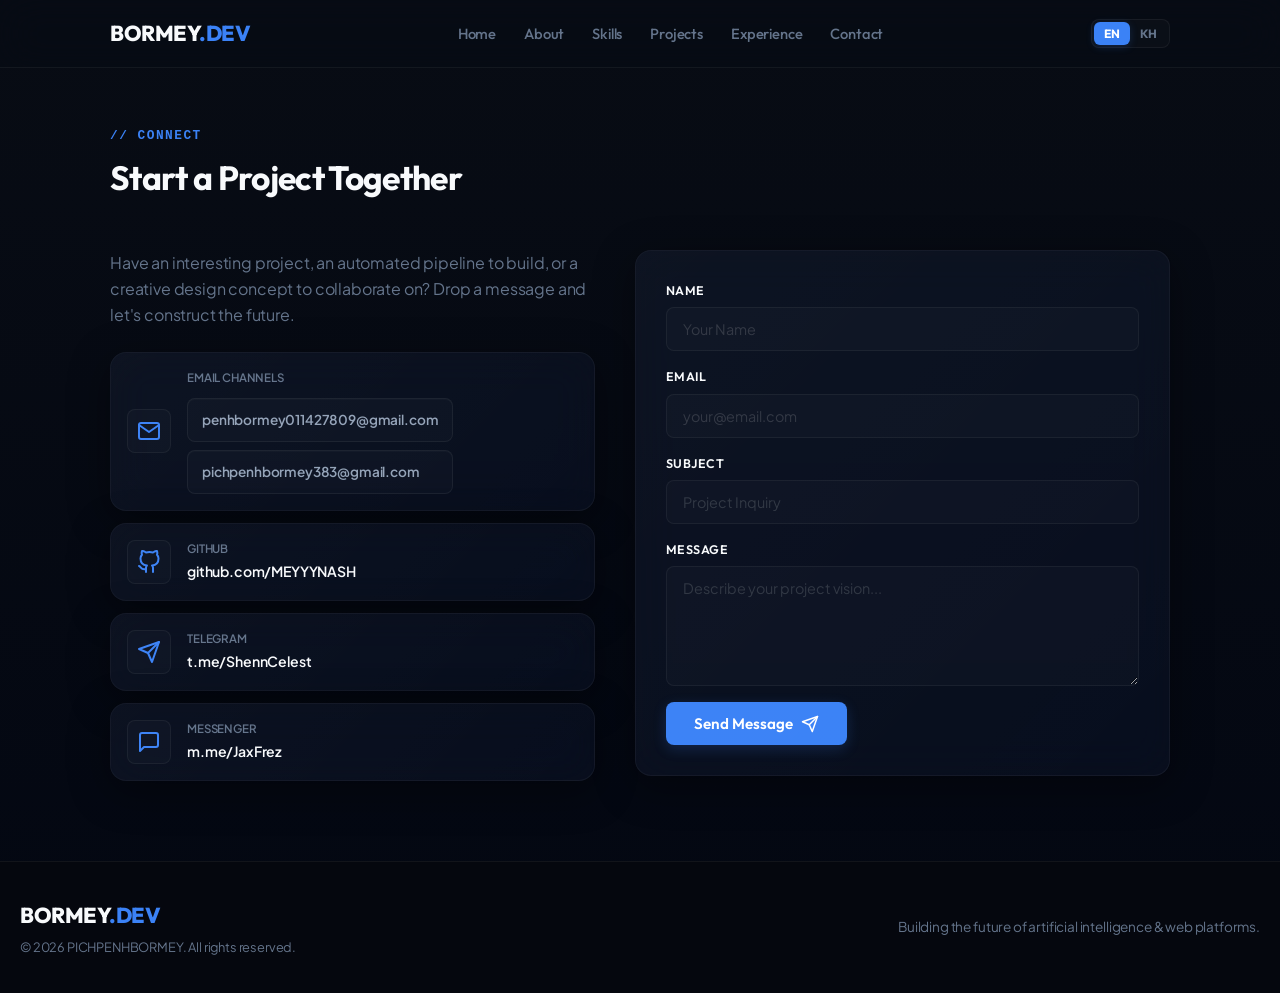
==== commit 3d8342d6: "Add dual email selection buttons in contact page" ====
--- a/contact.html
+++ b/contact.html
@@ -67,15 +67,22 @@
                     </div>
                     
                     <div class="contact-channels">
-                        <a href="mailto:sthapor.pichpenhbormey@email.com" class="contact-channel-card glass-card">
+                        <div class="contact-channel-card glass-card email-selector-card">
                             <span class="channel-icon text-blue">
                                 <svg width="24" height="24" viewBox="0 0 24 24" fill="none" stroke="currentColor" stroke-width="2" stroke-linecap="round" stroke-linejoin="round"><path d="M4 4h16c1.1 0 2 .9 2 2v12c0 1.1-.9 2-2 2H4c-1.1 0-2-.9-2-2V6c0-1.1.9-2 2-2z"></path><polyline points="22,6 12,13 2,6"></polyline></svg>
                             </span>
                             <div class="channel-details">
-                                <span class="channel-label">Email</span>
-                                <span class="channel-val">sthapor.pichpenhbormey@email.com</span>
-                            </div>
-                        </a>
+                                <span class="channel-label" data-i18n="emailChannelLabel">Email Channels</span>
+                                <div class="email-buttons">
+                                    <a href="mailto:penhbormey011427809@gmail.com" class="email-pick-btn">
+                                        <span>penhbormey011427809@gmail.com</span>
+                                    </a>
+                                    <a href="mailto:pichpenhbormey383@gmail.com" class="email-pick-btn">
+                                        <span>pichpenhbormey383@gmail.com</span>
+                                    </a>
+                                </div>
+                            </div>
+                        </div>
 
                         <a href="https://github.com/MEYYYNASH" target="_blank" rel="noopener" class="contact-channel-card glass-card">
                             <span class="channel-icon text-blue">
--- a/style.css
+++ b/style.css
@@ -1033,6 +1033,41 @@
     color: var(--color-text-bright);
 }
 
+div.contact-channel-card {
+    cursor: default;
+}
+
+.email-buttons {
+    display: flex;
+    flex-direction: column;
+    gap: 8px;
+    margin-top: 8px;
+    width: 100%;
+}
+
+.email-pick-btn {
+    display: flex;
+    align-items: center;
+    padding: 10px 14px;
+    background: rgba(255, 255, 255, 0.02);
+    border: 1px solid rgba(255, 255, 255, 0.06);
+    border-radius: 8px;
+    color: var(--color-text-main);
+    font-size: 0.85rem;
+    font-weight: 600;
+    transition: var(--transition-fast);
+    text-decoration: none;
+    box-shadow: inset 0 1px 0 rgba(255, 255, 255, 0.02);
+    cursor: pointer;
+}
+
+.email-pick-btn:hover {
+    background: rgba(59, 130, 246, 0.06);
+    border-color: rgba(59, 130, 246, 0.2);
+    color: var(--color-blue-light);
+    transform: translateY(-1px);
+}
+
 .contact-form-container {
     padding: 30px;
 }
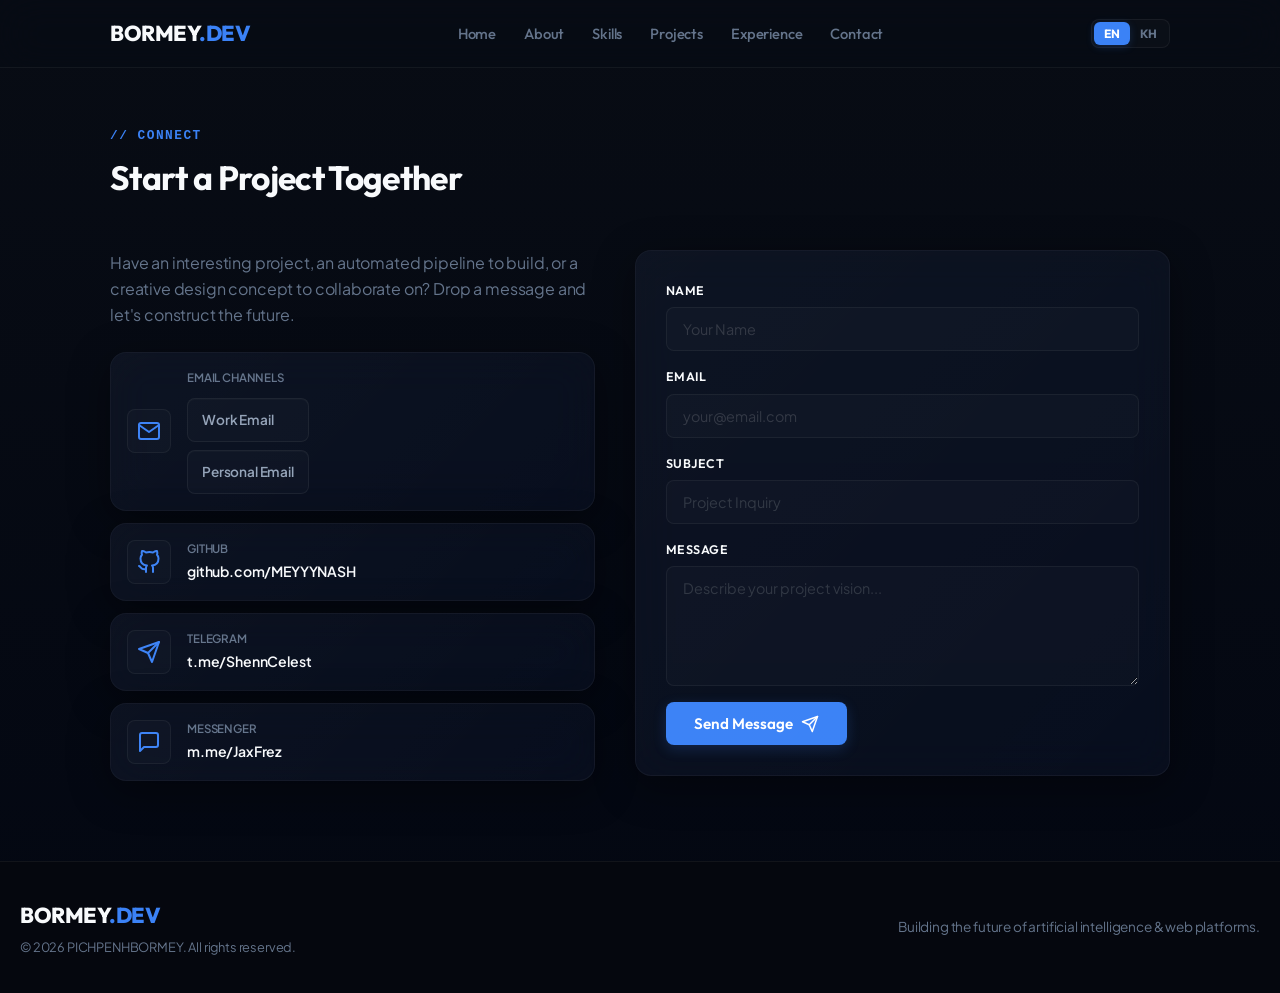
==== commit 13d758ec: "Hide raw email addresses under Work/Personal labels" ====
--- a/contact.html
+++ b/contact.html
@@ -74,11 +74,11 @@
                             <div class="channel-details">
                                 <span class="channel-label" data-i18n="emailChannelLabel">Email Channels</span>
                                 <div class="email-buttons">
+                                    <a href="mailto:pichpenhbormey383@gmail.com" class="email-pick-btn">
+                                        <span data-i18n="emailWork">Work Email</span>
+                                    </a>
                                     <a href="mailto:penhbormey011427809@gmail.com" class="email-pick-btn">
-                                        <span>penhbormey011427809@gmail.com</span>
-                                    </a>
-                                    <a href="mailto:pichpenhbormey383@gmail.com" class="email-pick-btn">
-                                        <span>pichpenhbormey383@gmail.com</span>
+                                        <span data-i18n="emailPersonal">Personal Email</span>
                                     </a>
                                 </div>
                             </div>
